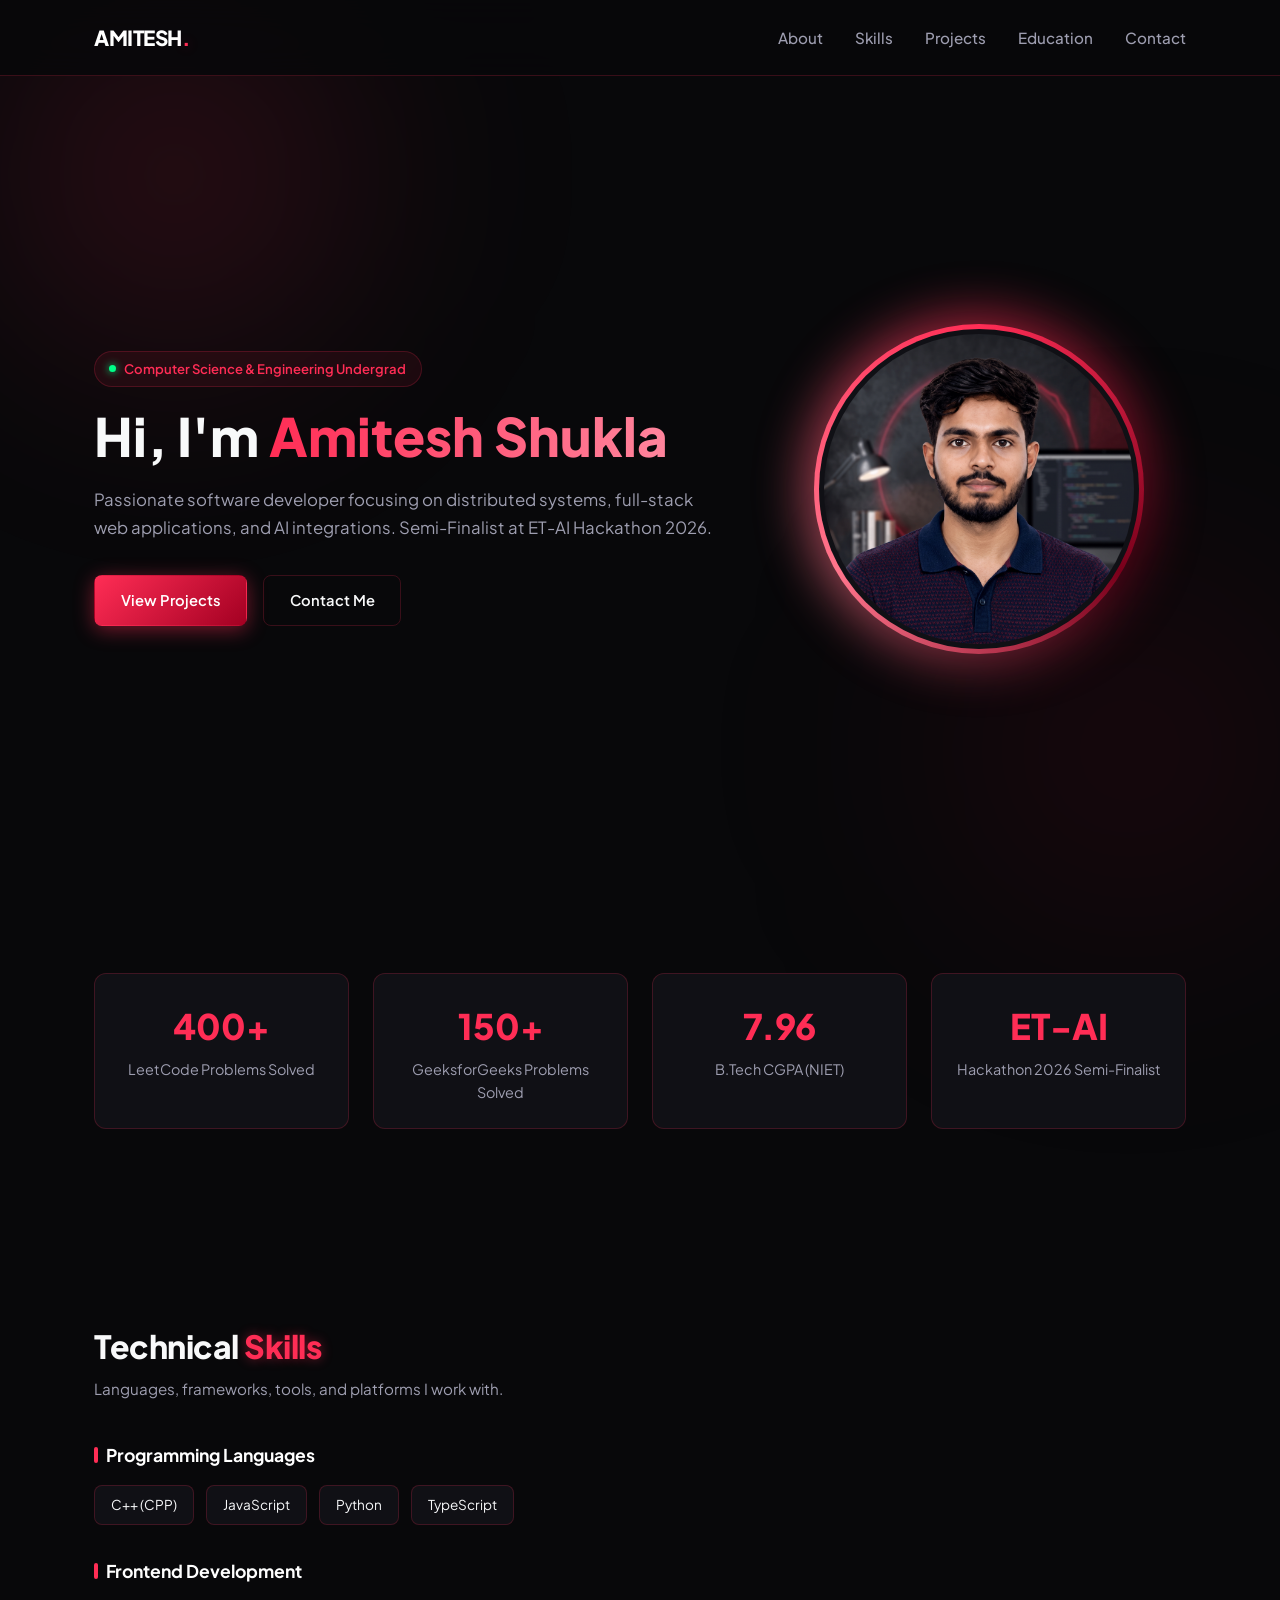
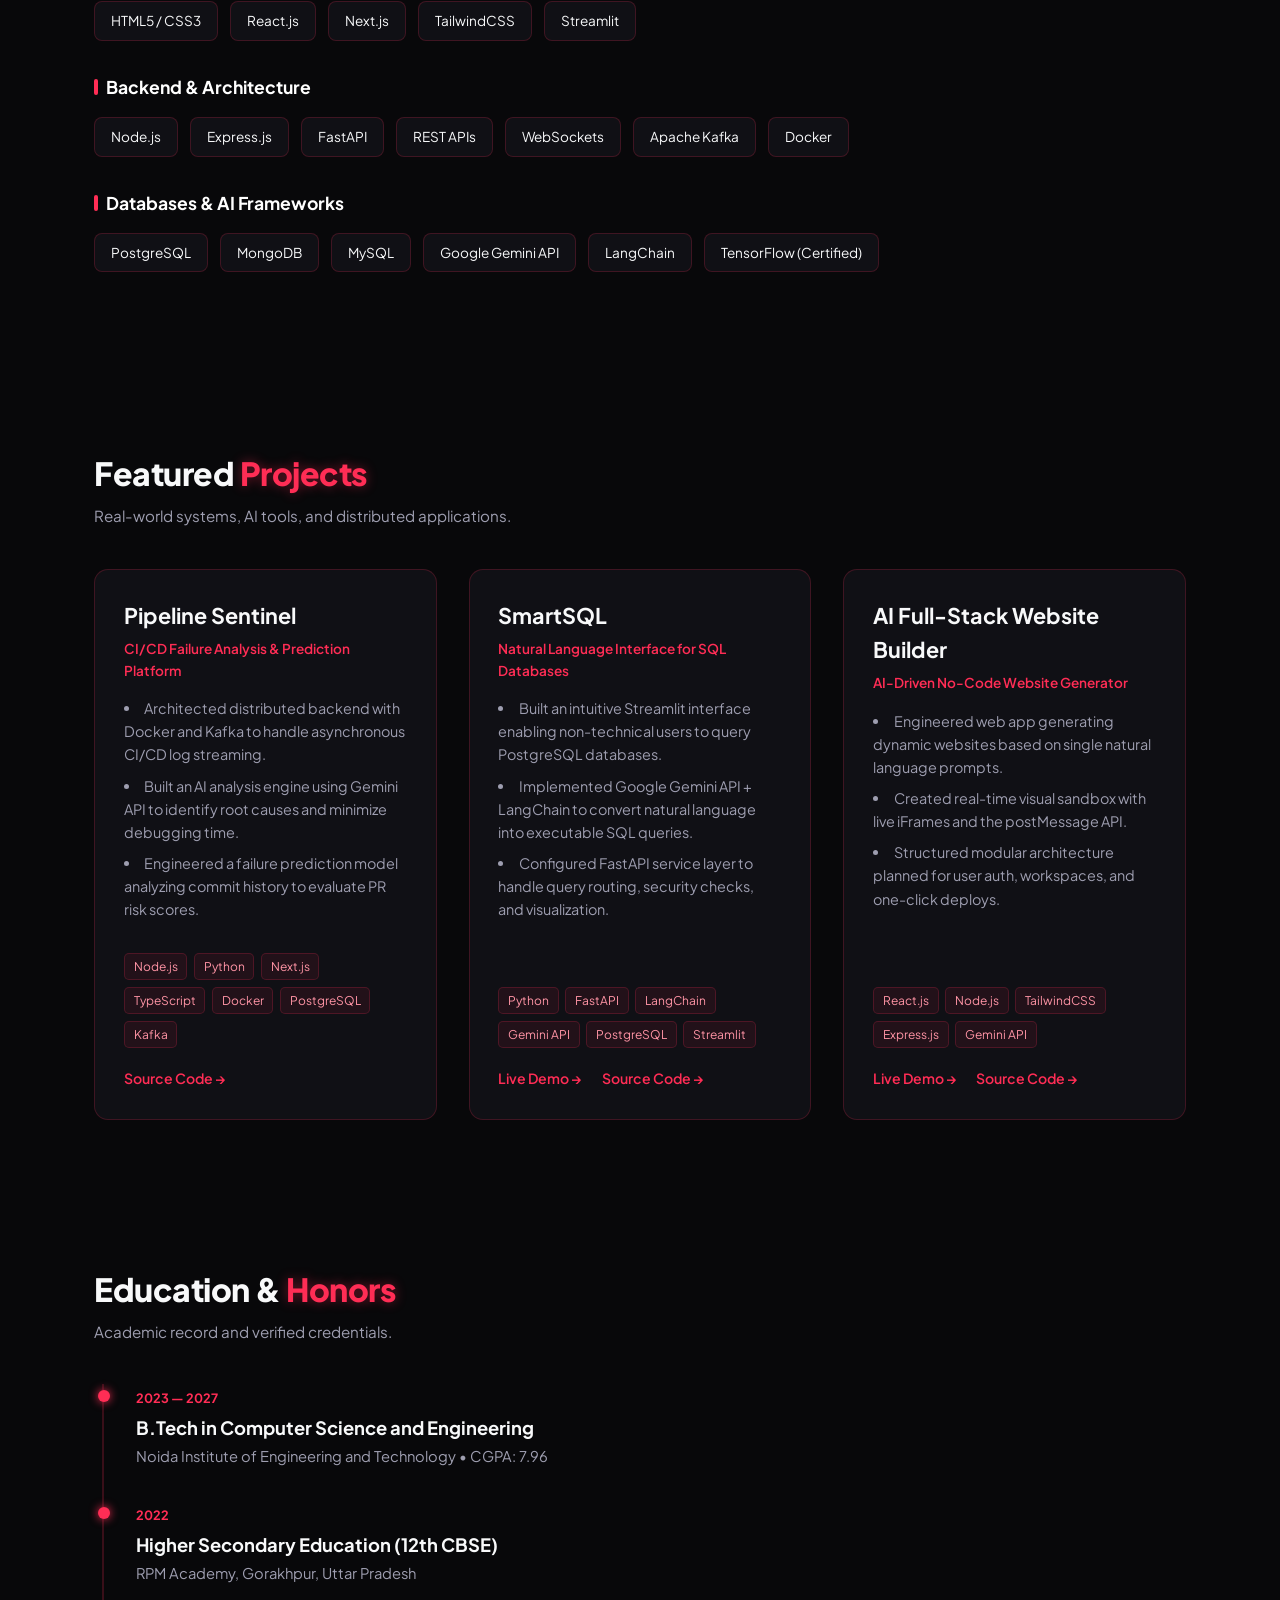
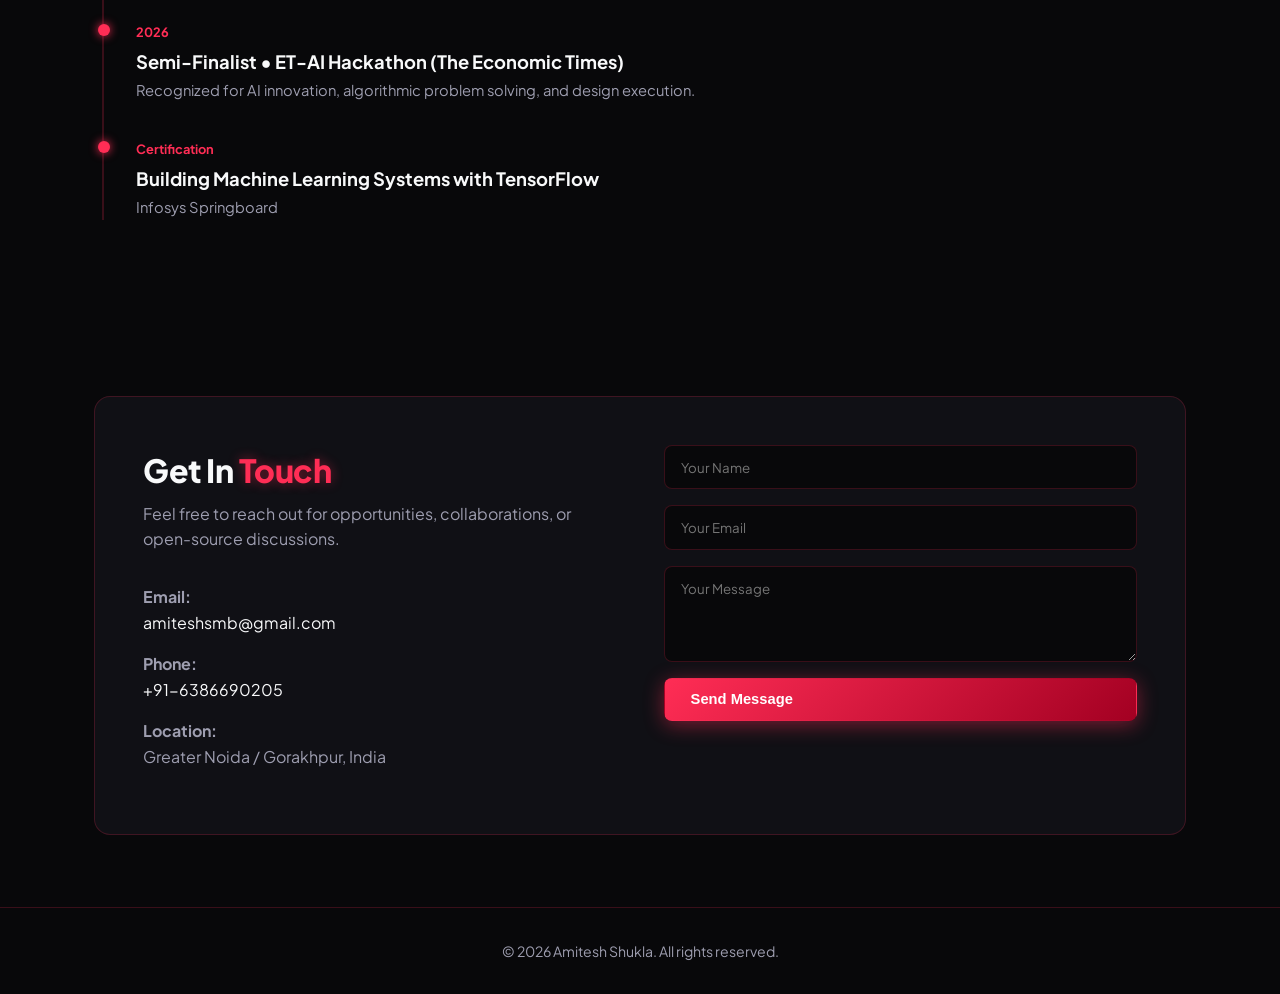
==== index .html @ 9b6e9e1b "portfolio" ====
<!DOCTYPE html>
<html lang="en">
<head>
  <meta charset="UTF-8" />
  <meta name="viewport" content="width=device-width, initial-scale=1.0" />
  <title>Amitesh Shukla | Portfolio</title>
  <link rel="preconnect" href="https://fonts.googleapis.com">
  <link rel="preconnect" href="https://fonts.gstatic.com" crossorigin>
  <link href="https://fonts.googleapis.com/css2?family=Plus+Jakarta+Sans:wght@300;400;500;600;700;800&display=swap" rel="stylesheet">
   <link rel="stylesheet" href="Style.css">
 
</head>
<body>

  <div class="bg-light-1"></div>
  <div class="bg-light-2"></div>

  <header>
    <div class="container">
      <nav>
        <a href="#" class="logo">AMITESH<span>.</span></a>
        <ul class="nav-links">
          <li><a href="#about">About</a></li>
          <li><a href="#skills">Skills</a></li>
          <li><a href="#projects">Projects</a></li>
          <li><a href="#education">Education</a></li>
          <li><a href="#contact">Contact</a></li>
        </ul>
      </nav>
    </div>
  </header>

  <!-- Hero Section -->
  <section class="hero">
    <div class="container">
      <div class="hero-layout">
        
        <div class="hero-content">
          <div class="hero-tag">
            <span class="dot"></span>
            Computer Science &amp; Engineering Undergrad
          </div>
          <h1>Hi, I'm <span class="gradient-text">Amitesh Shukla</span></h1>
          <p>Passionate software developer focusing on distributed systems, full-stack web applications, and AI integrations. Semi-Finalist at ET-AI Hackathon 2026.</p>
          <div class="hero-buttons">
            <a href="#projects" class="btn btn-primary">View Projects</a>
            <a href="#contact" class="btn btn-outline">Contact Me</a>
          </div>
        </div>

        <div class="hero-image-wrapper">
          <div class="avatar-container">
            <div class="avatar-box">
              <img src="profile.png" alt="Amitesh Shukla" />
            </div>
          </div>
        </div>

      </div>
    </div>
  </section>

  <!-- Metrics Section -->
  <section id="about">
    <div class="container">
      <div class="metrics-grid">
        <div class="metric-card">
          <h3>400+</h3>
          <p>LeetCode Problems Solved</p>
        </div>
        <div class="metric-card">
          <h3>150+</h3>
          <p>GeeksforGeeks Problems Solved</p>
        </div>
        <div class="metric-card">
          <h3>7.96</h3>
          <p>B.Tech CGPA (NIET)</p>
        </div>
        <div class="metric-card">
          <h3>ET-AI</h3>
          <p>Hackathon 2026 Semi-Finalist</p>
        </div>
      </div>
    </div>
  </section>

  <!-- Skills Section -->
  <section id="skills">
    <div class="container">
      <h2 class="section-title">Technical <span>Skills</span></h2>
      <p class="section-subtitle">Languages, frameworks, tools, and platforms I work with.</p>

      <div class="skills-category">
        <h4>Programming Languages</h4>
        <div class="skills-tags">
          <span class="skill-chip">C++ (CPP)</span>
          <span class="skill-chip">JavaScript</span>
          <span class="skill-chip">Python</span>
          <span class="skill-chip">TypeScript</span>
        </div>
      </div>

      <div class="skills-category">
        <h4>Frontend Development</h4>
        <div class="skills-tags">
          <span class="skill-chip">HTML5 / CSS3</span>
          <span class="skill-chip">React.js</span>
          <span class="skill-chip">Next.js</span>
          <span class="skill-chip">TailwindCSS</span>
          <span class="skill-chip">Streamlit</span>
        </div>
      </div>

      <div class="skills-category">
        <h4>Backend &amp; Architecture</h4>
        <div class="skills-tags">
          <span class="skill-chip">Node.js</span>
          <span class="skill-chip">Express.js</span>
          <span class="skill-chip">FastAPI</span>
          <span class="skill-chip">REST APIs</span>
          <span class="skill-chip">WebSockets</span>
          <span class="skill-chip">Apache Kafka</span>
          <span class="skill-chip">Docker</span>
        </div>
      </div>

      <div class="skills-category">
        <h4>Databases &amp; AI Frameworks</h4>
        <div class="skills-tags">
          <span class="skill-chip">PostgreSQL</span>
          <span class="skill-chip">MongoDB</span>
          <span class="skill-chip">MySQL</span>
          <span class="skill-chip">Google Gemini API</span>
          <span class="skill-chip">LangChain</span>
          <span class="skill-chip">TensorFlow (Certified)</span>
        </div>
      </div>
    </div>
  </section>

  <!-- Projects Section -->
  <section id="projects">
    <div class="container">
      <h2 class="section-title">Featured <span>Projects</span></h2>
      <p class="section-subtitle">Real-world systems, AI tools, and distributed applications.</p>

      <div class="projects-grid">
        <div class="project-card">
          <h3>Pipeline Sentinel</h3>
          <span class="project-subtitle">CI/CD Failure Analysis &amp; Prediction Platform</span>
          <ul>
            <li>Architected distributed backend with Docker and Kafka to handle asynchronous CI/CD log streaming.</li>
            <li>Built an AI analysis engine using Gemini API to identify root causes and minimize debugging time.</li>
            <li>Engineered a failure prediction model analyzing commit history to evaluate PR risk scores.</li>
          </ul>
          <div class="project-tech">
            <span>Node.js</span>
            <span>Python</span>
            <span>Next.js</span>
            <span>TypeScript</span>
            <span>Docker</span>
            <span>PostgreSQL</span>
            <span>Kafka</span>
          </div>
          <div class="project-links">
            <a href="#">Source Code &rarr;</a>
          </div>
        </div>

        <div class="project-card">
          <h3>SmartSQL</h3>
          <span class="project-subtitle">Natural Language Interface for SQL Databases</span>
          <ul>
            <li>Built an intuitive Streamlit interface enabling non-technical users to query PostgreSQL databases.</li>
            <li>Implemented Google Gemini API + LangChain to convert natural language into executable SQL queries.</li>
            <li>Configured FastAPI service layer to handle query routing, security checks, and visualization.</li>
          </ul>
          <div class="project-tech">
            <span>Python</span>
            <span>FastAPI</span>
            <span>LangChain</span>
            <span>Gemini API</span>
            <span>PostgreSQL</span>
            <span>Streamlit</span>
          </div>
          <div class="project-links">
            <a href="#">Live Demo &rarr;</a>
            <a href="#">Source Code &rarr;</a>
          </div>
        </div>

        <div class="project-card">
          <h3>AI Full-Stack Website Builder</h3>
          <span class="project-subtitle">AI-Driven No-Code Website Generator</span>
          <ul>
            <li>Engineered web app generating dynamic websites based on single natural language prompts.</li>
            <li>Created real-time visual sandbox with live iFrames and the postMessage API.</li>
            <li>Structured modular architecture planned for user auth, workspaces, and one-click deploys.</li>
          </ul>
          <div class="project-tech">
            <span>React.js</span>
            <span>Node.js</span>
            <span>TailwindCSS</span>
            <span>Express.js</span>
            <span>Gemini API</span>
          </div>
          <div class="project-links">
            <a href="#">Live Demo &rarr;</a>
            <a href="#">Source Code &rarr;</a>
          </div>
        </div>
      </div>
    </div>
  </section>

  <!-- Education & Achievements -->
  <section id="education">
    <div class="container">
      <h2 class="section-title">Education &amp; <span>Honors</span></h2>
      <p class="section-subtitle">Academic record and verified credentials.</p>

      <div class="timeline">
        <div class="timeline-item">
          <div class="timeline-dot"></div>
          <span>2023 — 2027</span>
          <h3>B.Tech in Computer Science and Engineering</h3>
          <p>Noida Institute of Engineering and Technology &bull; CGPA: 7.96</p>
        </div>

        <div class="timeline-item">
          <div class="timeline-dot"></div>
          <span>2022</span>
          <h3>Higher Secondary Education (12th CBSE)</h3>
          <p>RPM Academy, Gorakhpur, Uttar Pradesh</p>
        </div>

        <div class="timeline-item">
          <div class="timeline-dot"></div>
          <span>2026</span>
          <h3>Semi-Finalist &bull; ET-AI Hackathon (The Economic Times)</h3>
          <p>Recognized for AI innovation, algorithmic problem solving, and design execution.</p>
        </div>

        <div class="timeline-item">
          <div class="timeline-dot"></div>
          <span>Certification</span>
          <h3>Building Machine Learning Systems with TensorFlow</h3>
          <p>Infosys Springboard</p>
        </div>
      </div>
    </div>
  </section>

  <!-- Contact Section -->
  <section id="contact">
    <div class="container">
      <div class="contact-container">
        <div>
          <h2 class="section-title">Get In <span>Touch</span></h2>
          <p style="color: var(--text-muted); margin-bottom: 2rem;">Feel free to reach out for opportunities, collaborations, or open-source discussions.</p>
          <div class="contact-details">
            <div><strong>Email:</strong> <br><a href="mailto:amiteshsmb@gmail.com">amiteshsmb@gmail.com</a></div>
            <div><strong>Phone:</strong> <br><a href="tel:+916386690205">+91-6386690205</a></div>
            <div><strong>Location:</strong> <br>Greater Noida / Gorakhpur, India</div>
          </div>
        </div>

        <form class="contact-form" onsubmit="event.preventDefault();">
          <input type="text" placeholder="Your Name" required />
          <input type="email" placeholder="Your Email" required />
          <textarea rows="4" placeholder="Your Message" required></textarea>
          <button type="submit" class="btn btn-primary">Send Message</button>
        </form>
      </div>
    </div>
  </section>

  <footer>
    <div class="container">
      <p>&copy; 2026 Amitesh Shukla. All rights reserved.</p>
    </div>
  </footer>

</body>
</html>
---- Style.css ----
:root {
      --bg-main: #08080a;
      --bg-surface: #101015;
      --bg-card: rgba(18, 18, 24, 0.85);
      --border-color: rgba(255, 45, 85, 0.2);
      
      --accent-red: #ff2d55;
      --accent-deep-red: #990022;
      --accent-glow: rgba(255, 45, 85, 0.45);
      
      --text-main: #f8f9fa;
      --text-muted: #9e9eb0;
      
      --transition: all 0.3s cubic-bezier(0.16, 1, 0.3, 1);
      --font-family: 'Plus Jakarta Sans', sans-serif;
    }

    * {
      margin: 0;
      padding: 0;
      box-sizing: border-box;
      scroll-behavior: smooth;
    }

    body {
      background-color: var(--bg-main);
      color: var(--text-main);
      font-family: var(--font-family);
      line-height: 1.6;
      overflow-x: hidden;
    }

    ::selection {
      background: var(--accent-red);
      color: #fff;
    }

    .bg-light-1 {
      position: fixed;
      top: -100px;
      left: -100px;
      width: 550px;
      height: 550px;
      background: radial-gradient(circle, rgba(255, 45, 85, 0.18), transparent 70%);
      filter: blur(100px);
      z-index: -1;
      pointer-events: none;
    }

    .bg-light-2 {
      position: fixed;
      bottom: -100px;
      right: -100px;
      width: 500px;
      height: 500px;
      background: radial-gradient(circle, rgba(153, 0, 34, 0.2), transparent 70%);
      filter: blur(120px);
      z-index: -1;
      pointer-events: none;
    }

    .container {
      max-width: 1140px;
      margin: 0 auto;
      padding: 0 1.5rem;
    }

    header {
      position: sticky;
      top: 0;
      backdrop-filter: blur(16px);
      background: rgba(8, 8, 10, 0.85);
      border-bottom: 1px solid var(--border-color);
      z-index: 1000;
    }

    nav {
      display: flex;
      justify-content: space-between;
      align-items: center;
      height: 75px;
    }

    .logo {
      font-size: 1.3rem;
      font-weight: 800;
      text-decoration: none;
      color: #fff;
      letter-spacing: -0.5px;
    }

    .logo span {
      color: var(--accent-red);
      text-shadow: 0 0 12px var(--accent-glow);
    }

    .nav-links {
      display: flex;
      list-style: none;
      gap: 2rem;
    }

    .nav-links a {
      text-decoration: none;
      color: var(--text-muted);
      font-weight: 500;
      font-size: 0.95rem;
      transition: var(--transition);
    }

    .nav-links a:hover {
      color: var(--accent-red);
    }

    /* Hero Section */
    .hero {
      min-height: calc(100vh - 75px);
      display: flex;
      align-items: center;
      padding: 4rem 0;
    }

    .hero-layout {
      display: grid;
      grid-template-columns: 1.2fr 0.8fr;
      gap: 3.5rem;
      align-items: center;
      width: 100%;
    }

    .hero-tag {
      display: inline-flex;
      align-items: center;
      gap: 8px;
      font-size: 0.82rem;
      padding: 0.4rem 0.9rem;
      background: rgba(255, 45, 85, 0.08);
      border: 1px solid var(--border-color);
      border-radius: 50px;
      color: var(--accent-red);
      margin-bottom: 1.2rem;
      font-weight: 600;
    }

    .dot {
      width: 7px;
      height: 7px;
      background-color: #00ff88;
      border-radius: 50%;
      box-shadow: 0 0 8px #00ff88;
      animation: pulse 1.5s infinite;
    }

    @keyframes pulse {
      0%, 100% { opacity: 1; transform: scale(1); }
      50% { opacity: 0.4; transform: scale(0.85); }
    }

    .hero-content h1 {
      font-size: 3.3rem;
      line-height: 1.15;
      font-weight: 800;
      margin-bottom: 1.2rem;
    }

    .gradient-text {
      background: linear-gradient(90deg, #ff2d55, #ff859d, #ff2d55);
      background-size: 200% auto;
      -webkit-background-clip: text;
      -webkit-text-fill-color: transparent;
      animation: shine 4s linear infinite;
    }

    @keyframes shine {
      to { background-position: 200% center; }
    }

    .hero-content p {
      font-size: 1.05rem;
      color: var(--text-muted);
      margin-bottom: 2rem;
      line-height: 1.7;
    }

    .hero-buttons {
      display: flex;
      gap: 1rem;
      flex-wrap: wrap;
    }

    /* Photo Container & Glow Animation */
    .hero-image-wrapper {
      position: relative;
      display: flex;
      justify-content: center;
      align-items: center;
      animation: float 6s ease-in-out infinite;
    }

    @keyframes float {
      0%, 100% { transform: translateY(0px); }
      50% { transform: translateY(-10px); }
    }

    .avatar-container {
      position: relative;
      width: 320px;
      height: 320px;
      border-radius: 50%;
      display: flex;
      align-items: center;
      justify-content: center;
    }

    .avatar-container::before {
      content: '';
      position: absolute;
      inset: -5px;
      border-radius: 50%;
      background: conic-gradient(
        #ff2d55,
        #79001b,
        #ff758c,
        #ff2d55
      );
      animation: rotateGlow 4s linear infinite;
      z-index: 1;
    }

    .avatar-container::after {
      content: '';
      position: absolute;
      inset: -15px;
      border-radius: 50%;
      background: conic-gradient(
        #ff2d55,
        #79001b,
        #ff758c,
        #ff2d55
      );
      filter: blur(25px);
      opacity: 0.6;
      animation: rotateGlow 4s linear infinite;
      z-index: 0;
    }

    @keyframes rotateGlow {
      100% { transform: rotate(360deg); }
    }

    .avatar-box {
      position: relative;
      width: 100%;
      height: 100%;
      background: #101015;
      border-radius: 50%;
      overflow: hidden;
      padding: 5px;
      z-index: 2;
    }

    .avatar-box img {
      width: 100%;
      height: 100%;
      object-fit: cover;
      border-radius: 50%;
      display: block;
    }

    /* Buttons */
    .btn {
      display: inline-flex;
      align-items: center;
      padding: 0.8rem 1.6rem;
      border-radius: 8px;
      font-weight: 600;
      text-decoration: none;
      transition: var(--transition);
      cursor: pointer;
      font-size: 0.92rem;
    }

    .btn-primary {
      background: linear-gradient(135deg, #ff2d55, #a30022);
      color: #fff;
      box-shadow: 0 4px 20px var(--accent-glow);
      border: 1px solid transparent;
    }

    .btn-primary:hover {
      transform: translateY(-2px);
      box-shadow: 0 6px 25px rgba(255, 45, 85, 0.6);
    }

    .btn-outline {
      background: transparent;
      color: var(--text-main);
      border: 1px solid var(--border-color);
    }

    .btn-outline:hover {
      border-color: var(--accent-red);
      color: var(--accent-red);
      transform: translateY(-2px);
    }

    /* Sections Shared */
    section {
      padding: 4.5rem 0;
    }

    .section-title {
      font-size: 2rem;
      font-weight: 800;
      margin-bottom: 0.3rem;
      letter-spacing: -0.5px;
    }

    .section-title span {
      color: var(--accent-red);
      text-shadow: 0 0 12px var(--accent-glow);
    }

    .section-subtitle {
      color: var(--text-muted);
      margin-bottom: 2.5rem;
      font-size: 0.95rem;
    }

    /* Metrics Grid */
    .metrics-grid {
      display: grid;
      grid-template-columns: repeat(auto-fit, minmax(220px, 1fr));
      gap: 1.5rem;
      margin-bottom: 3rem;
    }

    .metric-card {
      background: var(--bg-card);
      border: 1px solid var(--border-color);
      border-radius: 12px;
      padding: 1.5rem;
      text-align: center;
      transition: var(--transition);
    }

    .metric-card:hover {
      border-color: var(--accent-red);
      transform: translateY(-4px);
    }

    .metric-card h3 {
      font-size: 2.2rem;
      color: var(--accent-red);
      font-weight: 800;
      margin-bottom: 0.2rem;
    }

    .metric-card p {
      color: var(--text-muted);
      font-size: 0.9rem;
    }

    /* Skills layout */
    .skills-category {
      margin-bottom: 2rem;
    }

    .skills-category h4 {
      font-size: 1.1rem;
      margin-bottom: 1rem;
      color: #fff;
      display: flex;
      align-items: center;
      gap: 8px;
    }

    .skills-category h4::before {
      content: '';
      width: 4px;
      height: 16px;
      background: var(--accent-red);
      border-radius: 2px;
      display: inline-block;
    }

    .skills-tags {
      display: flex;
      flex-wrap: wrap;
      gap: 0.75rem;
    }

    .skill-chip {
      background: var(--bg-card);
      border: 1px solid var(--border-color);
      padding: 0.5rem 1rem;
      border-radius: 8px;
      font-size: 0.85rem;
      color: var(--text-main);
      transition: var(--transition);
      display: inline-block;
    }

    .skill-chip:hover {
      border-color: var(--accent-red);
      transform: translateY(-3px);
      box-shadow: 0 4px 12px var(--accent-glow);
    }

    /* Projects */
    .projects-grid {
      display: grid;
      grid-template-columns: repeat(auto-fit, minmax(330px, 1fr));
      gap: 2rem;
    }

    .project-card {
      background: var(--bg-card);
      border: 1px solid var(--border-color);
      border-radius: 14px;
      overflow: hidden;
      display: flex;
      flex-direction: column;
      padding: 1.8rem;
      transition: var(--transition);
    }

    .project-card:hover {
      border-color: var(--accent-red);
      transform: translateY(-5px);
      box-shadow: 0 8px 24px rgba(255, 45, 85, 0.12);
    }

    .project-card h3 {
      font-size: 1.35rem;
      margin-bottom: 0.3rem;
    }

    .project-subtitle {
      color: var(--accent-red);
      font-size: 0.85rem;
      font-weight: 600;
      margin-bottom: 1rem;
    }

    .project-card ul {
      list-style-position: inside;
      color: var(--text-muted);
      font-size: 0.9rem;
      margin-bottom: 1.5rem;
      flex-grow: 1;
    }

    .project-card li {
      margin-bottom: 0.5rem;
    }

    .project-tech {
      display: flex;
      flex-wrap: wrap;
      gap: 0.4rem;
      margin-bottom: 1.2rem;
    }

    .project-tech span {
      background: rgba(255, 45, 85, 0.08);
      border: 1px solid rgba(255, 45, 85, 0.2);
      padding: 0.2rem 0.55rem;
      font-size: 0.75rem;
      border-radius: 5px;
      color: #ff94a5;
    }

    .project-links {
      display: flex;
      gap: 1.2rem;
    }

    .project-links a {
      color: var(--accent-red);
      text-decoration: none;
      font-weight: 600;
      font-size: 0.88rem;
    }

    .project-links a:hover {
      text-decoration: underline;
    }

    /* Education / Timeline */
    .timeline {
      position: relative;
      border-left: 2px solid var(--border-color);
      margin-left: 0.5rem;
      padding-left: 2rem;
    }

    .timeline-item {
      position: relative;
      margin-bottom: 2rem;
    }

    .timeline-dot {
      position: absolute;
      left: -2.4rem;
      top: 6px;
      width: 12px;
      height: 12px;
      background: var(--accent-red);
      border-radius: 50%;
      box-shadow: 0 0 10px var(--accent-red);
    }

    .timeline-item span {
      font-size: 0.8rem;
      color: var(--accent-red);
      font-weight: 700;
    }

    .timeline-item h3 {
      font-size: 1.15rem;
      margin: 0.2rem 0;
    }

    .timeline-item p {
      color: var(--text-muted);
      font-size: 0.92rem;
    }

    /* Contact */
    .contact-container {
      display: grid;
      grid-template-columns: 1fr 1fr;
      gap: 3rem;
      background: var(--bg-card);
      border: 1px solid var(--border-color);
      border-radius: 16px;
      padding: 3rem;
    }

    .contact-details div {
      margin-bottom: 1rem;
      color: var(--text-muted);
    }

    .contact-details a {
      color: var(--text-main);
      text-decoration: none;
      transition: var(--transition);
    }

    .contact-details a:hover {
      color: var(--accent-red);
    }

    .contact-form {
      display: flex;
      flex-direction: column;
      gap: 1rem;
    }

    .contact-form input,
    .contact-form textarea {
      width: 100%;
      background: #08080a;
      border: 1px solid var(--border-color);
      border-radius: 8px;
      padding: 0.8rem 1rem;
      color: #fff;
      font-family: inherit;
      outline: none;
    }

    .contact-form input:focus,
    .contact-form textarea:focus {
      border-color: var(--accent-red);
      box-shadow: 0 0 10px var(--accent-glow);
    }

    footer {
      border-top: 1px solid var(--border-color);
      padding: 2rem 0;
      text-align: center;
      color: var(--text-muted);
      font-size: 0.88rem;
    }

    @media (max-width: 850px) {
      .hero-layout,
      .contact-container {
        grid-template-columns: 1fr;
        text-align: center;
      }
      .hero-content { order: 2; }
      .hero-image-wrapper { order: 1; margin-bottom: 1.5rem; }
      .hero-buttons { justify-content: center; }
      .nav-links { display: none; }
      .avatar-container { width: 260px; height: 260px; }
      .timeline { margin-left: 1rem; text-align: left; }
    }
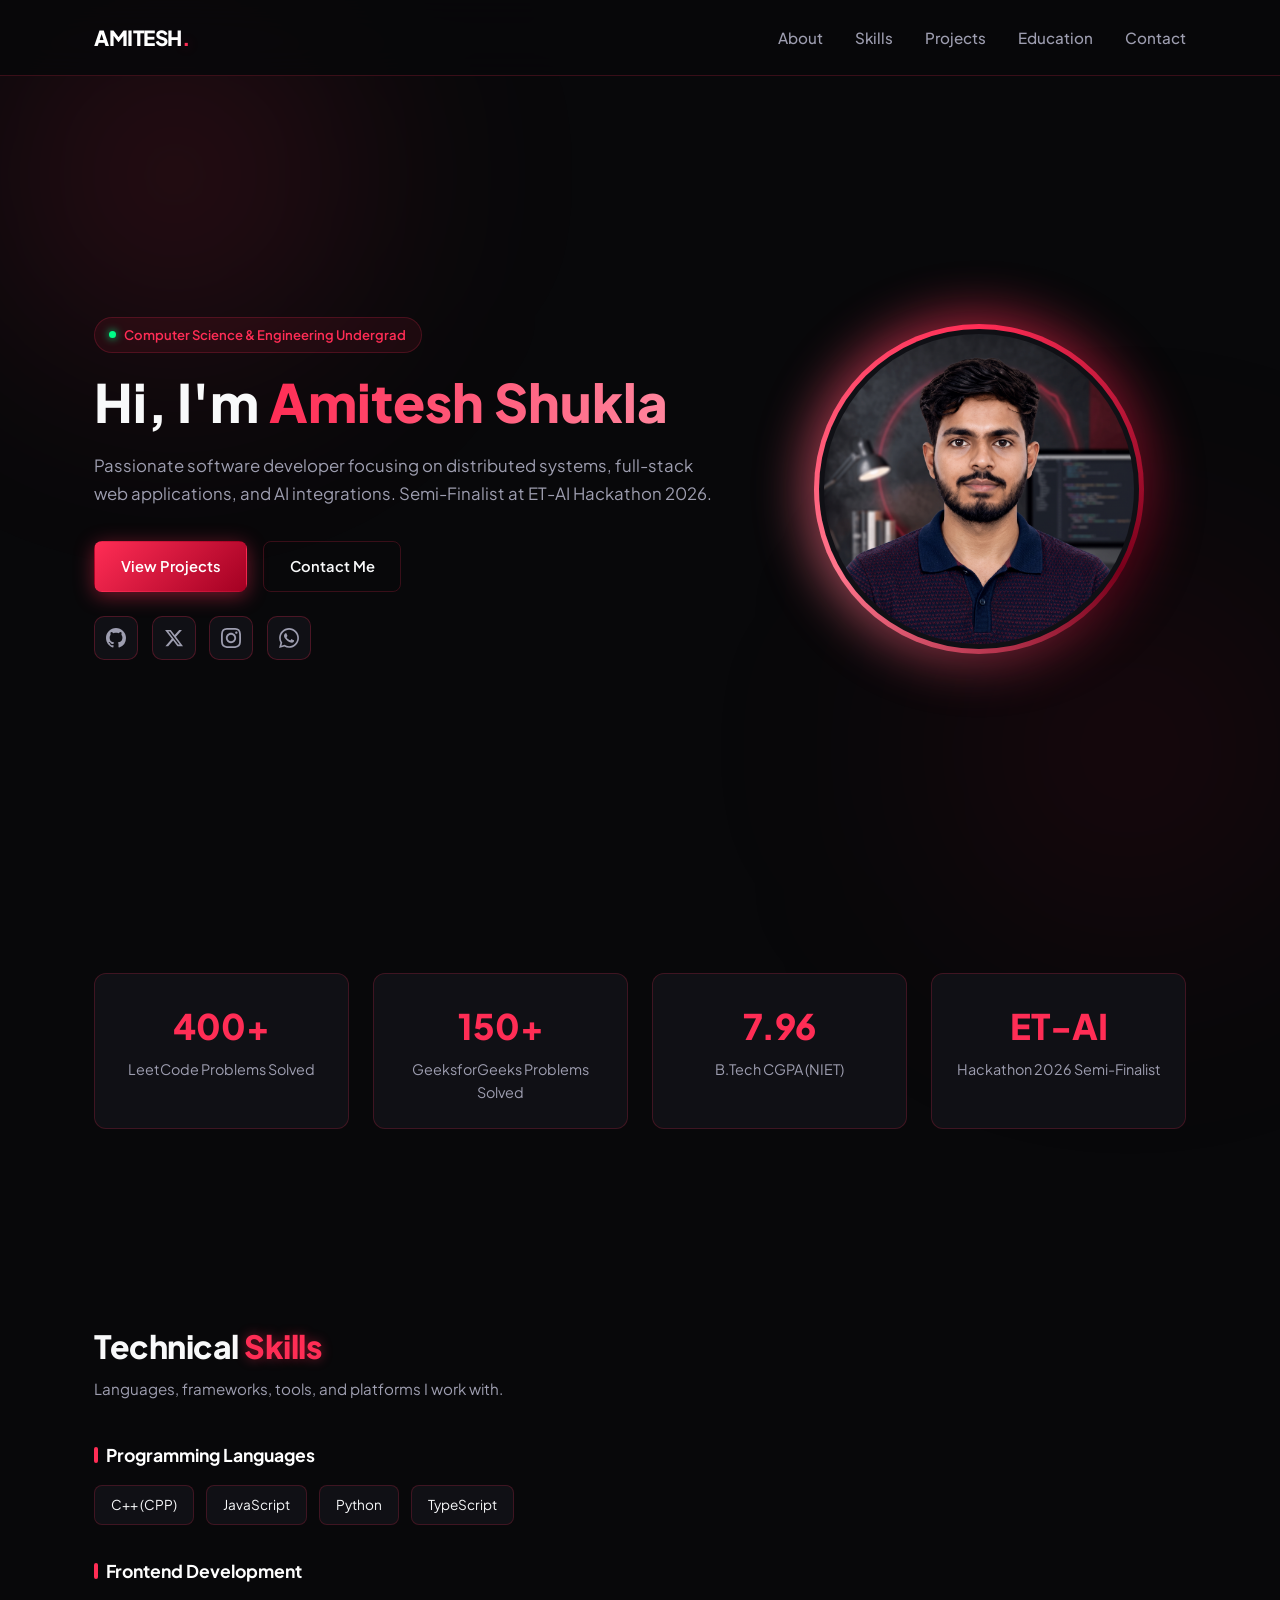
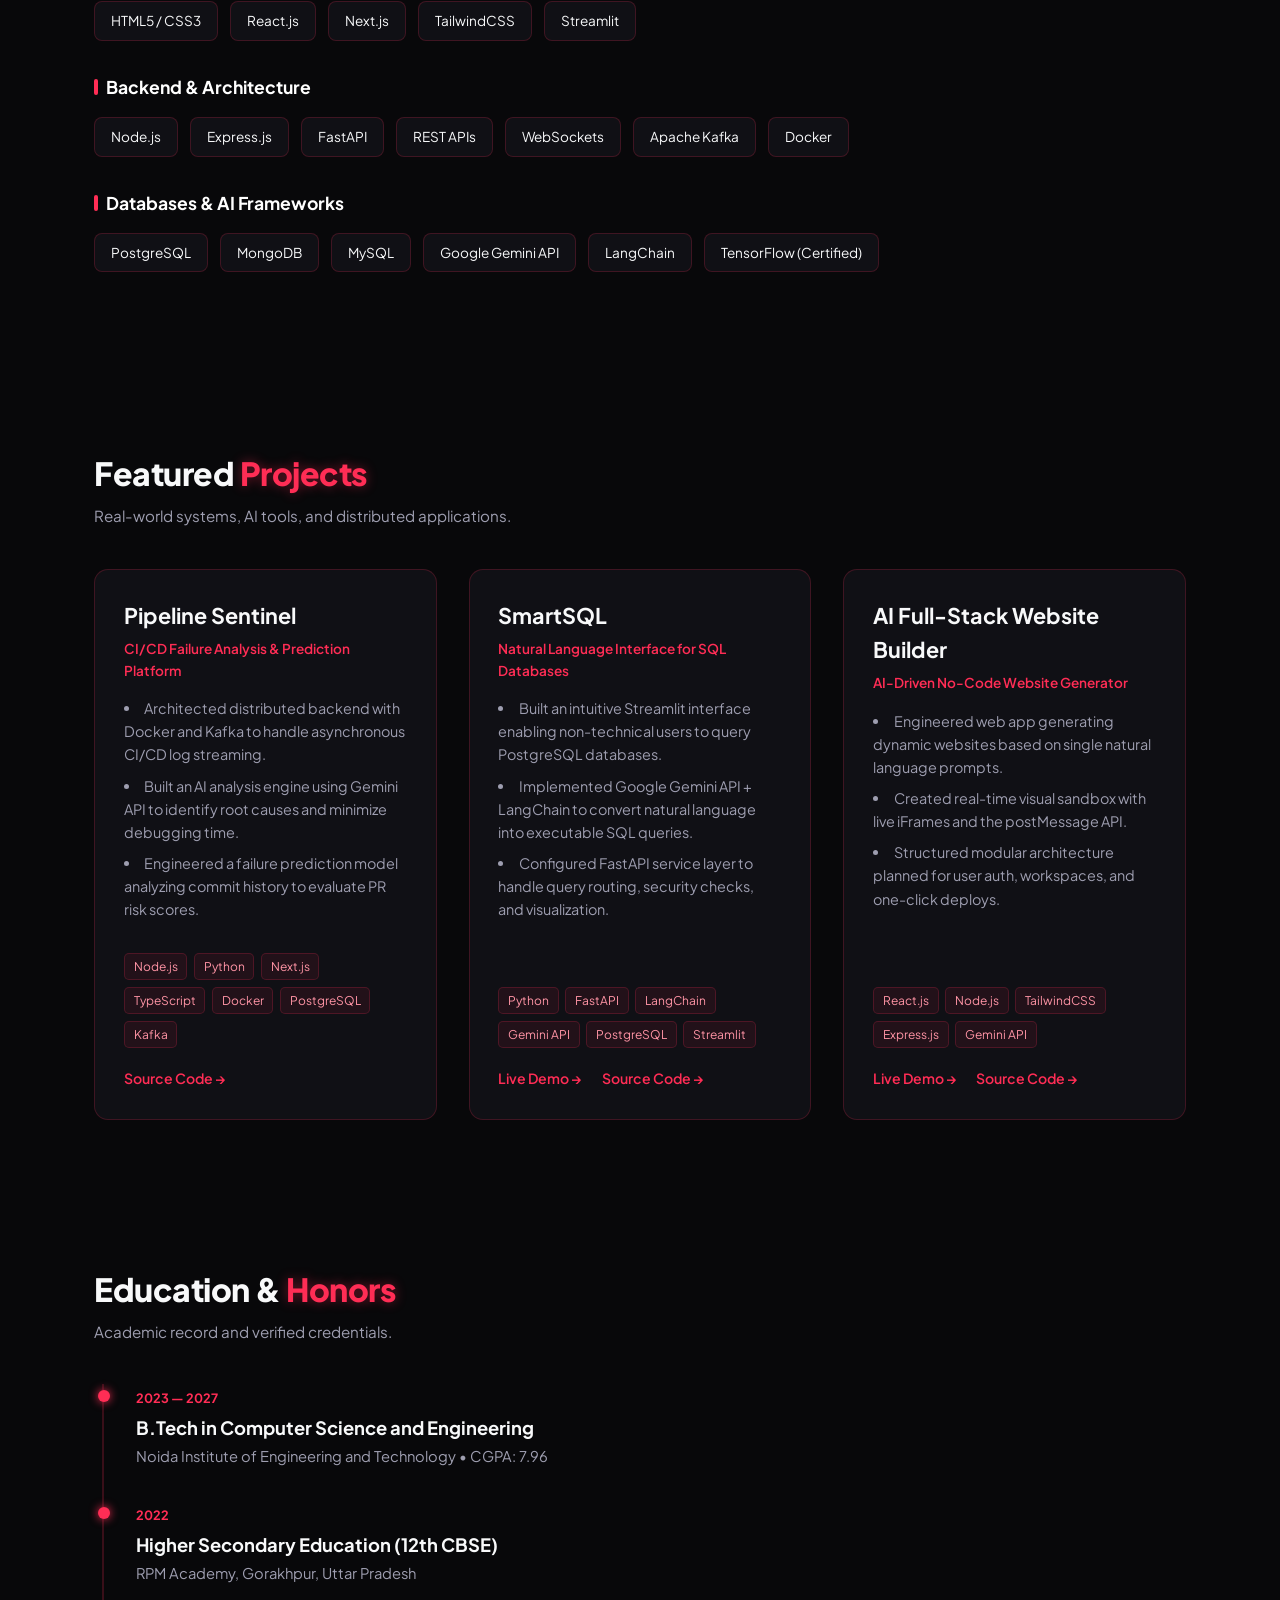
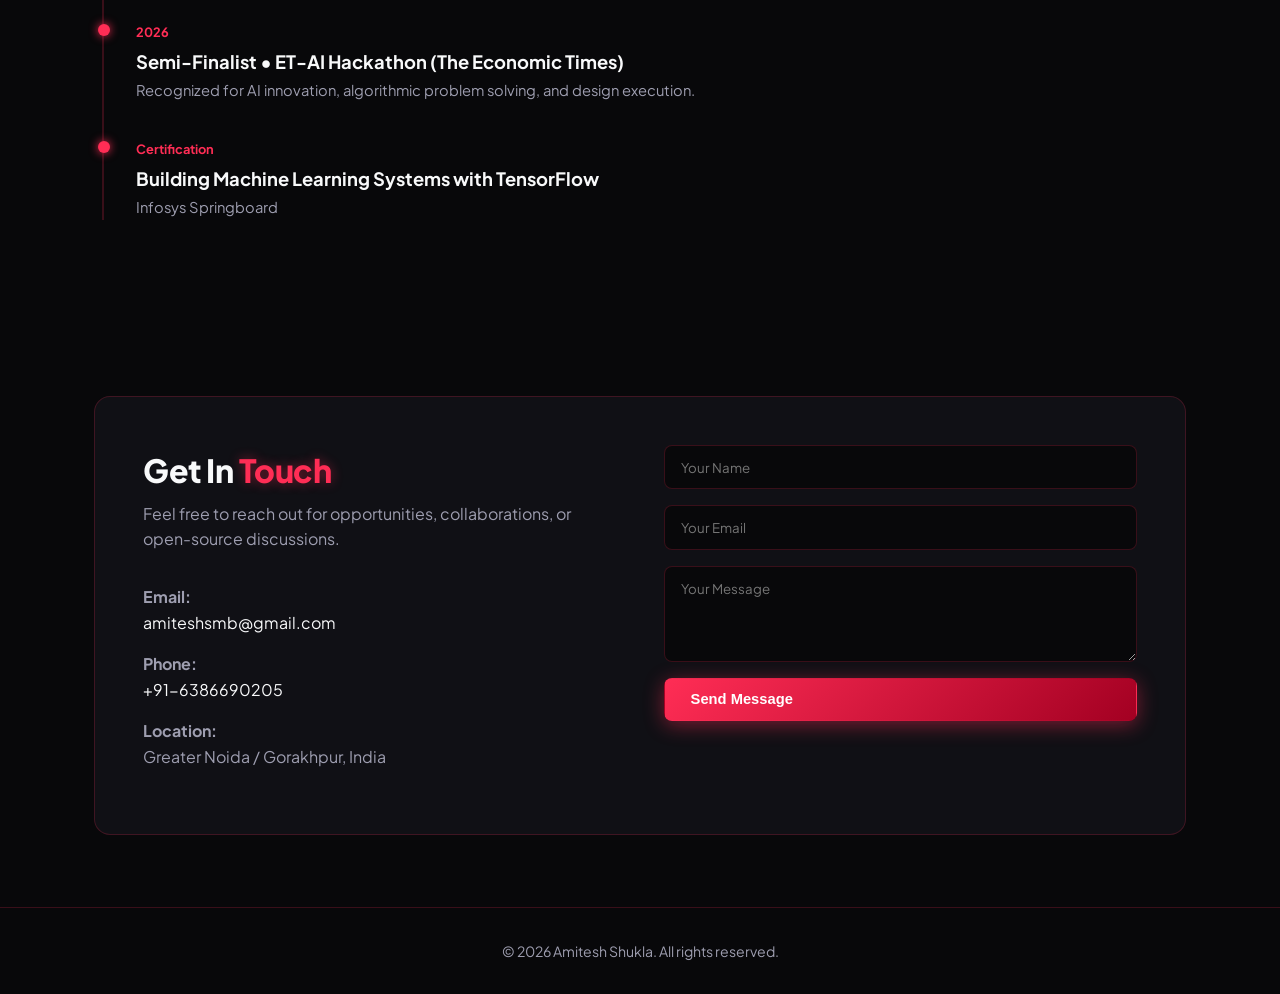
==== commit db401228: "social handle added" ====
--- a/index .html
+++ b/index .html
@@ -32,6 +32,7 @@
 
   <!-- Hero Section -->
   <section class="hero">
+    
     <div class="container">
       <div class="hero-layout">
         
@@ -46,6 +47,27 @@
             <a href="#projects" class="btn btn-primary">View Projects</a>
             <a href="#contact" class="btn btn-outline">Contact Me</a>
           </div>
+          <div class="social-links">
+  <!-- GitHub -->
+  <a href="https://github.com/amitesh3168" target="_blank" rel="noopener noreferrer" class="social-btn" aria-label="GitHub">
+    <svg viewBox="0 0 24 24"><path d="M12 0C5.37 0 0 5.37 0 12c0 5.31 3.435 9.795 8.205 11.385.6.105.825-.255.825-.57 0-.285-.015-1.23-.015-2.235-3.015.555-3.795-.735-4.035-1.41-.135-.345-.72-1.41-1.23-1.695-.42-.225-1.02-.78-.015-.795.945-.015 1.62.87 1.845 1.23 1.08 1.815 2.805 1.305 3.495.99.105-.78.42-1.305.765-1.605-2.67-.3-5.46-1.335-5.46-5.925 0-1.305.465-2.385 1.23-3.225-.12-.3-.54-1.53.12-3.18 0 0 1.005-.315 3.3 1.23.96-.27 1.98-.405 3-.405s2.04.135 3 .405c2.295-1.56 3.3-1.23 3.3-1.23.66 1.65.24 2.88.12 3.18.765.84 1.23 1.905 1.23 3.225 0 4.605-2.805 5.625-5.475 5.925.435.375.81 1.095.81 2.22 0 1.605-.015 2.895-.015 3.3 0 .315.225.69.825.57A12.02 12.02 0 0024 12c0-6.63-5.37-12-12-12z"/></svg>
+  </a>
+
+  <!-- X / Twitter -->
+  <a href="https://twitter.com/amitesh3168" target="_blank" rel="noopener noreferrer" class="social-btn" aria-label="Twitter">
+    <svg viewBox="0 0 24 24"><path d="M18.244 2.25h3.308l-7.227 8.26 8.502 11.24H16.17l-5.214-6.817L4.99 21.75H1.68l7.73-8.835L1.254 2.25H8.08l4.713 6.231zm-1.161 17.52h1.833L7.084 4.126H5.117z"/></svg>
+  </a>
+
+  <!-- Instagram -->
+  <a href="https://instagram.com/amitesh3168" target="_blank" rel="noopener noreferrer" class="social-btn" aria-label="Instagram">
+    <svg viewBox="0 0 24 24"><path d="M12 2.163c3.204 0 3.584.012 4.85.07 3.252.148 4.771 1.691 4.919 4.919.058 1.265.069 1.645.069 4.849 0 3.205-.012 3.584-.069 4.849-.149 3.225-1.664 4.771-4.919 4.919-1.266.058-1.644.07-4.85.07-3.204 0-3.584-.012-4.849-.07-3.26-.149-4.771-1.699-4.919-4.92-.058-1.265-.07-1.644-.07-4.849 0-3.204.013-3.583.07-4.849.149-3.227 1.664-4.771 4.919-4.919 1.266-.057 1.645-.069 4.849-.069zm0-2.163c-3.259 0-3.667.014-4.947.072-4.358.2-6.78 2.618-6.98 6.98-.059 1.281-.073 1.689-.073 4.948 0 3.259.014 3.668.072 4.948.2 4.358 2.618 6.78 6.98 6.98 1.281.058 1.689.072 4.948.072 3.259 0 3.668-.014 4.948-.072 4.354-.2 6.782-2.618 6.979-6.98.059-1.28.073-1.689.073-4.948 0-3.259-.014-3.667-.072-4.947-.196-4.354-2.617-6.78-6.979-6.98-1.281-.059-1.69-.073-4.949-.073zm0 5.838c-3.403 0-6.162 2.759-6.162 6.162s2.759 6.163 6.162 6.163 6.162-2.759 6.162-6.163c0-3.403-2.759-6.162-6.162-6.162zm0 10.162c-2.209 0-4-1.79-4-4 0-2.209 1.791-4 4-4s4 1.791 4 4c0 2.21-1.791 4-4 4zm6.406-11.845c-.796 0-1.441.645-1.441 1.44s.645 1.44 1.441 1.44c.795 0 1.439-.645 1.439-1.44s-.644-1.44-1.439-1.44z"/></svg>
+  </a>
+
+  <!-- WhatsApp -->
+  <a href="https://wa.me/916386690205" target="_blank" rel="noopener noreferrer" class="social-btn" aria-label="WhatsApp">
+    <svg viewBox="0 0 24 24"><path d="M.057 24l1.687-6.163c-1.041-1.804-1.588-3.849-1.587-5.946.003-6.556 5.338-11.891 11.893-11.891 3.181.001 6.167 1.24 8.413 3.488 2.245 2.248 3.481 5.236 3.48 8.414-.003 6.557-5.338 11.892-11.893 11.892-1.99-.001-3.951-.5-5.688-1.448l-6.305 1.654zm6.597-3.807c1.676.995 3.276 1.591 5.392 1.592 5.448 0 9.886-4.434 9.889-9.885.002-5.462-4.415-9.89-9.881-9.892-5.452 0-9.887 4.434-9.889 9.884-.001 2.225.651 3.891 1.746 5.634l-.999 3.648 3.742-.981zm11.387-5.464c-.074-.124-.272-.198-.57-.347-.297-.149-1.758-.868-2.031-.967-.272-.099-.47-.149-.669.149-.198.297-.768.967-.941 1.165-.173.198-.347.223-.644.074-.297-.149-1.255-.462-2.39-1.475-.883-.788-1.48-1.761-1.653-2.059-.173-.297-.018-.458.13-.606.134-.133.297-.347.446-.521.151-.172.2-.296.3-.495.099-.198.05-.372-.025-.521-.075-.148-.669-1.611-.916-2.206-.242-.579-.487-.501-.669-.51l-.57-.01c-.198 0-.52.074-.792.372s-1.04 1.016-1.04 2.479 1.065 2.876 1.213 3.074c.149.198 2.095 3.2 5.076 4.487.709.306 1.263.489 1.694.626.712.226 1.36.194 1.872.118.571-.085 1.758-.719 2.006-1.413.248-.695.248-1.29.173-1.414z"/></svg>
+  </a>
+</div>
         </div>
 
         <div class="hero-image-wrapper">
--- a/Style.css
+++ b/Style.css
@@ -597,4 +597,40 @@
       .nav-links { display: none; }
       .avatar-container { width: 260px; height: 260px; }
       .timeline { margin-left: 1rem; text-align: left; }
-    }+    }
+
+    .social-links {
+    display: flex;
+    align-items: center;
+    gap: 0.85rem;
+    margin-top: 1.5rem;
+  }
+
+  .social-btn {
+    display: inline-flex;
+    align-items: center;
+    justify-content: center;
+    width: 44px;
+    height: 44px;
+    border-radius: 10px;
+    background: rgba(18, 18, 24, 0.85);
+    border: 1px solid rgba(255, 45, 85, 0.25);
+    color: #9e9eb0;
+    text-decoration: none;
+    transition: all 0.3s cubic-bezier(0.16, 1, 0.3, 1);
+  }
+
+  .social-btn svg {
+    width: 20px;
+    height: 20px;
+    fill: currentColor;
+    transition: all 0.3s ease;
+  }
+
+  .social-btn:hover {
+    color: #ffffff;
+    border-color: #ff2d55;
+    background: rgba(255, 45, 85, 0.15);
+    transform: translateY(-3px);
+    box-shadow: 0 4px 18px rgba(255, 45, 85, 0.45);
+  }
